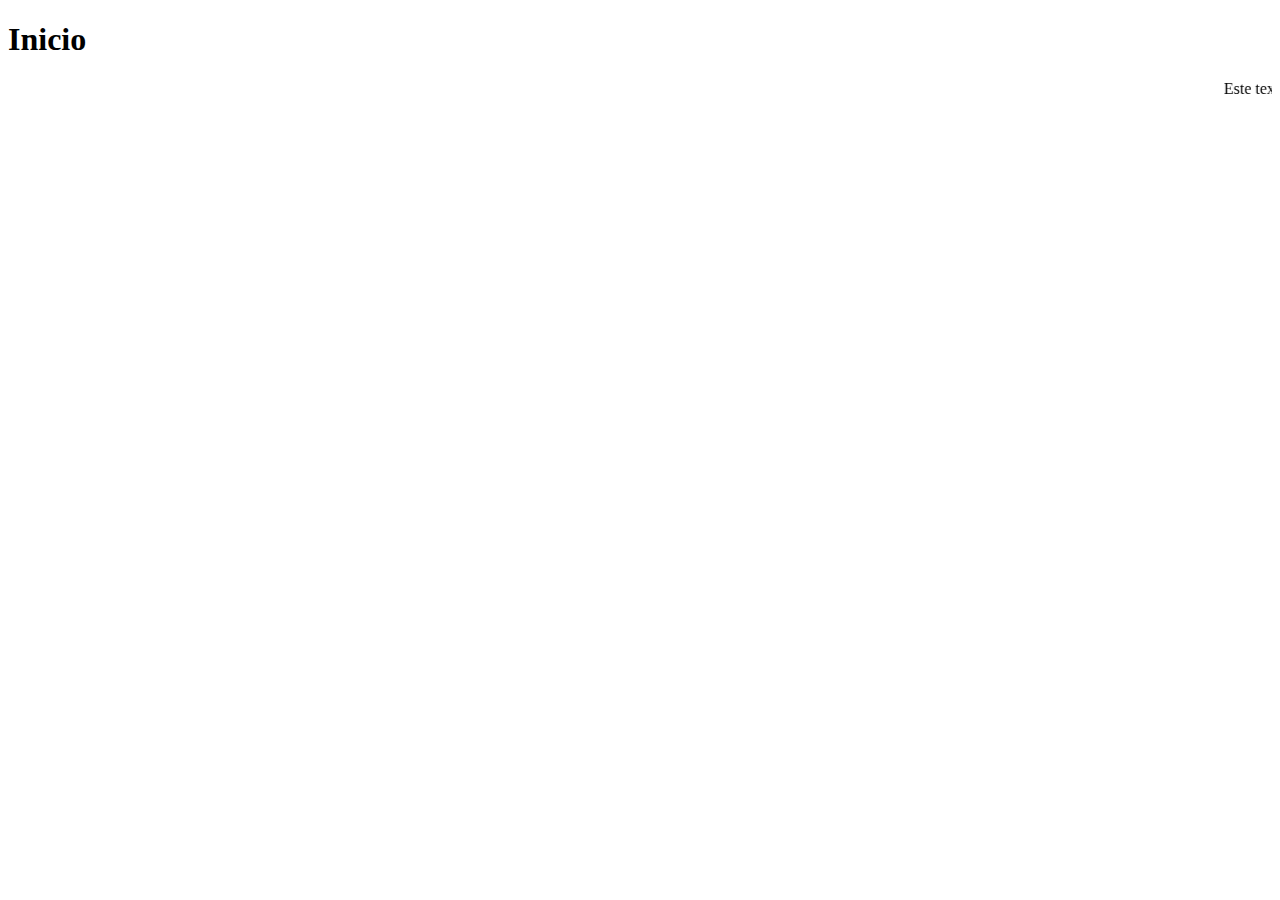
==== PUNTO 1-3/index.html @ b21b53d1 "first" ====
<!DOCTYPE html>
<html lang="en">
<head>
    <meta charset="UTF-8">
    <meta http-equiv="X-UA-Compatible" content="IE=edge">
    <meta name="viewport" content="width=device-width, initial-scale=1.0">
    <title>Proyecto</title>
</head>
<body>
    <h1>Inicio</h1>
    <marquee>Este texto se va a mover a la izquierda</marquee>
    
</body>
</html>
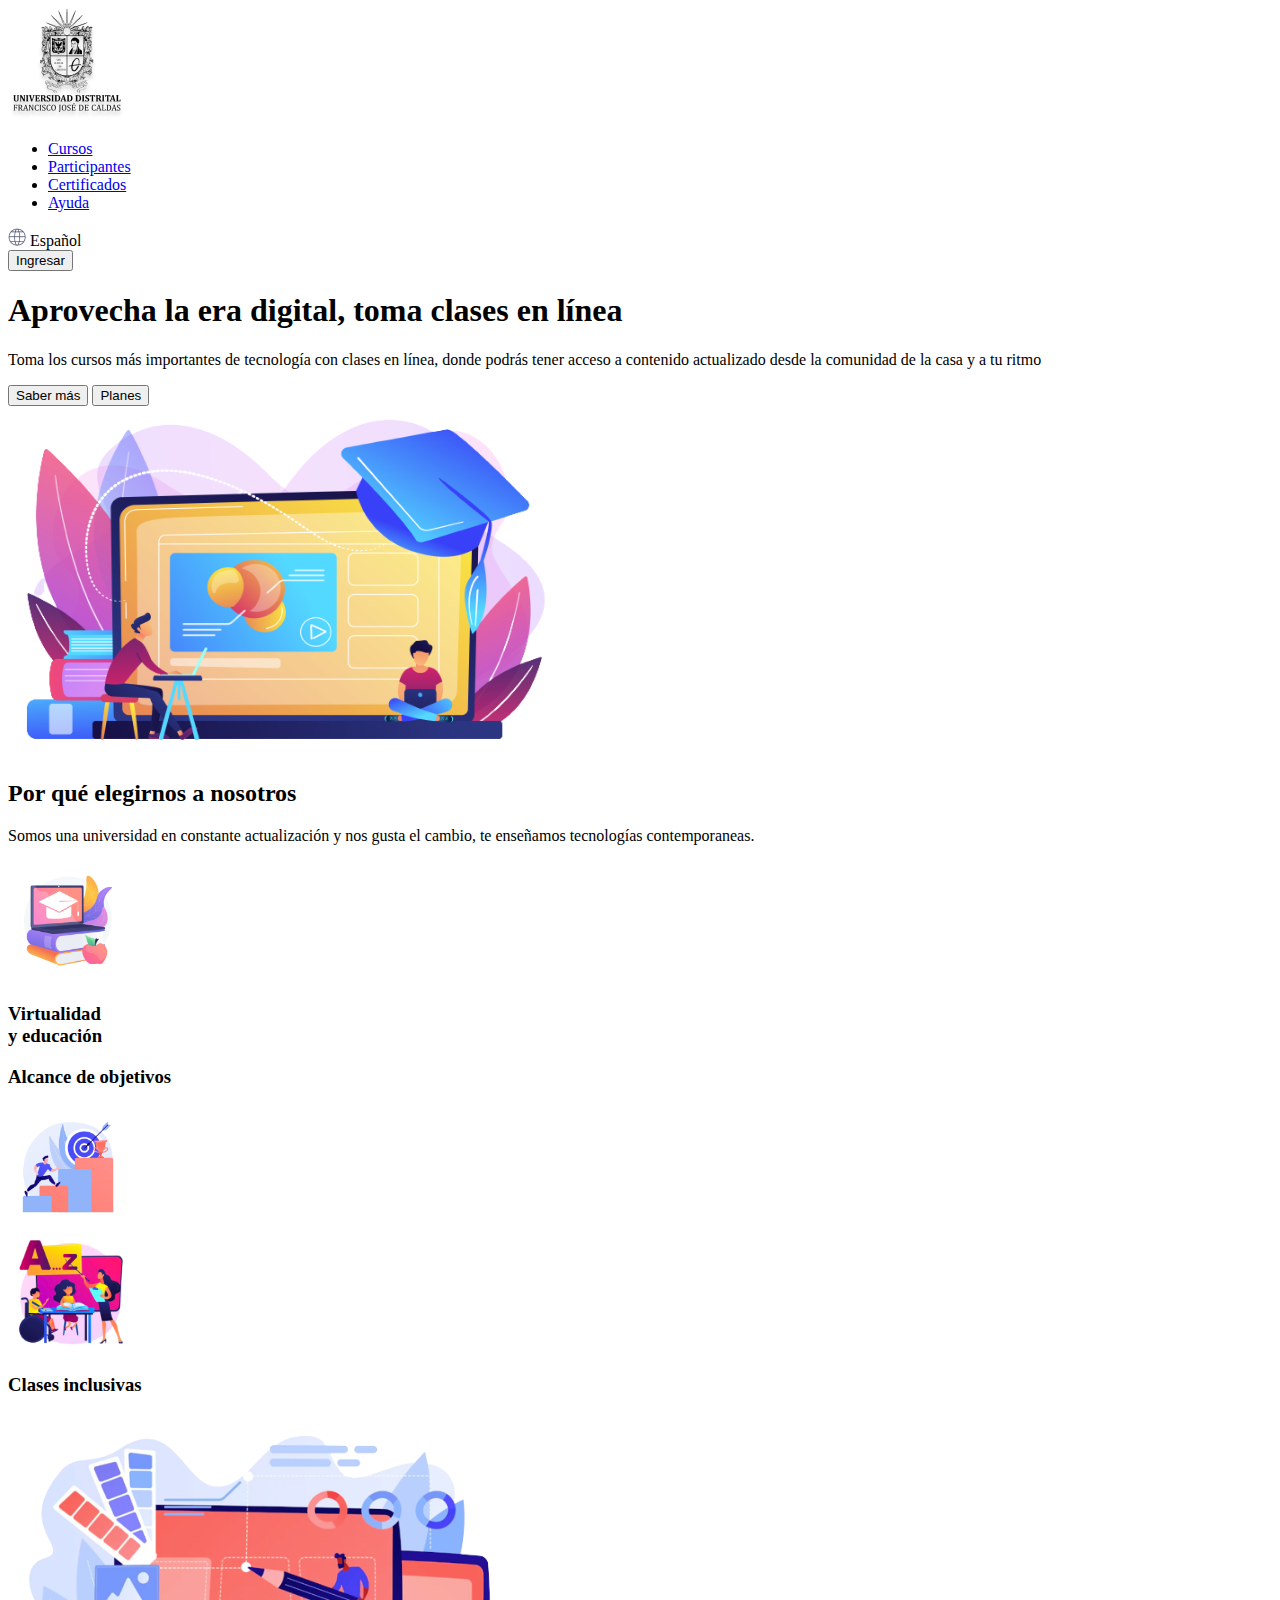
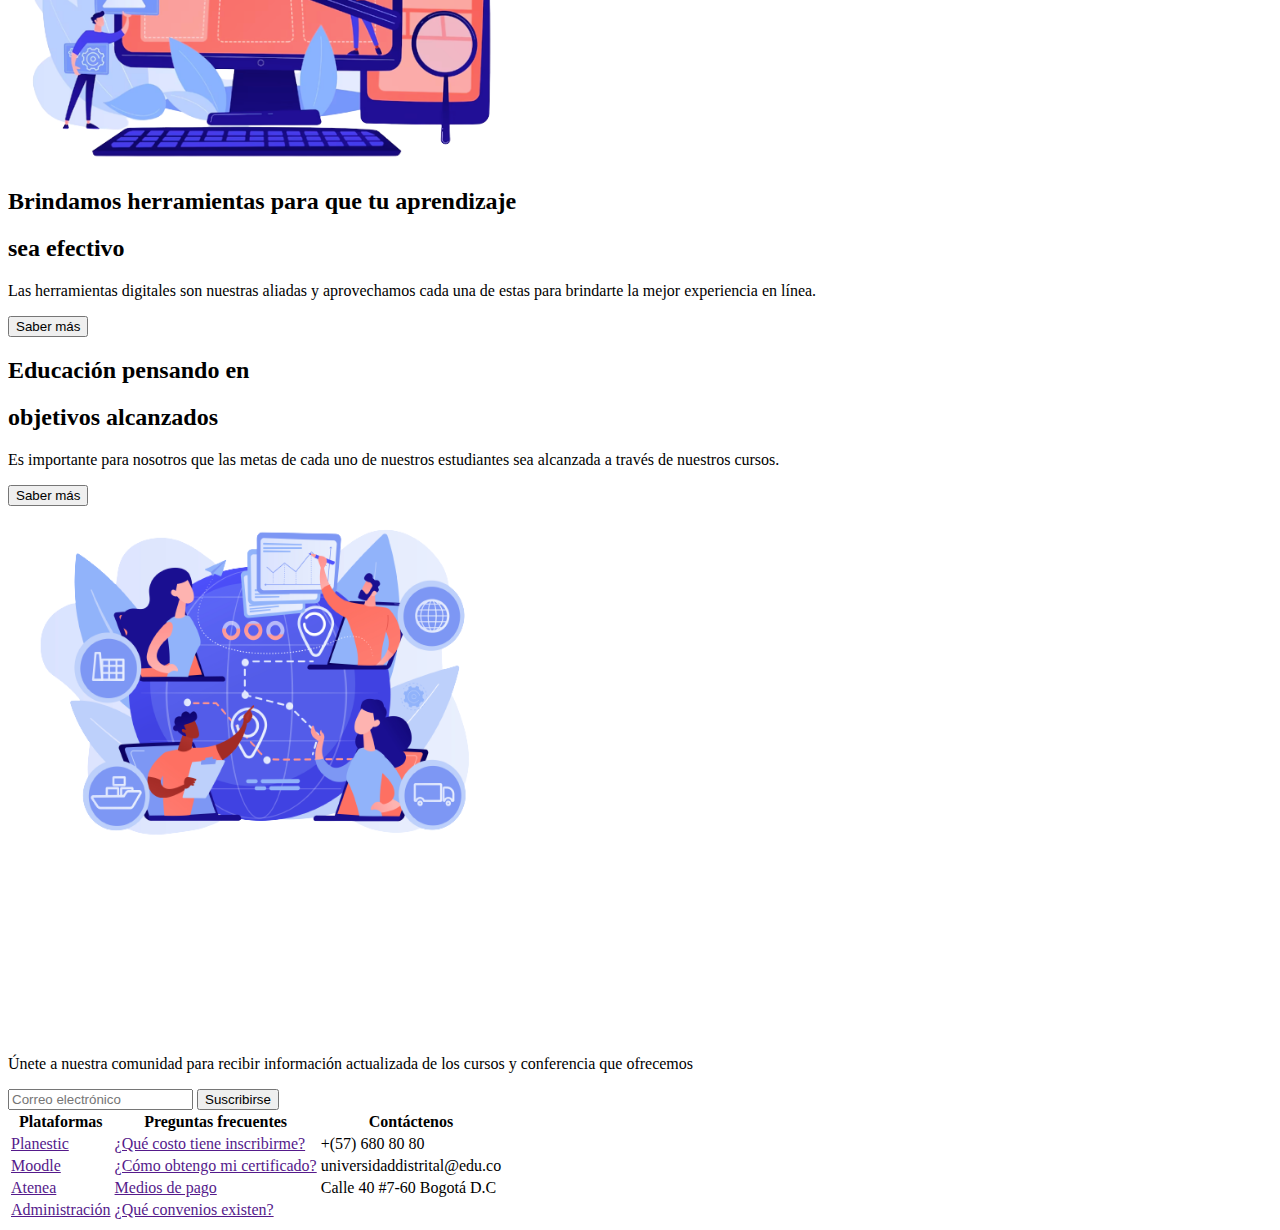
==== commit 0a63a120: "HTML" ====
--- a/PUNTO 1-3/index.html
+++ b/PUNTO 1-3/index.html
@@ -2,13 +2,143 @@
 <html lang="en">
 <head>
     <meta charset="UTF-8">
-    <meta http-equiv="X-UA-Compatible" content="IE=edge">
     <meta name="viewport" content="width=device-width, initial-scale=1.0">
-    <title>Proyecto</title>
+    <title>Taller</title>
+    <link rel="stylesheet" href="https://indestructibletype.com/fonts/Jost.css">
+    <link rel="stylesheet" href="styles/global-styles.css">
+    <link rel="stylesheet" href="styles/header-styles.css">
+    <link rel="stylesheet" href="styles/banner-styles.css">
+    <link rel="stylesheet" href="styles/section-1-styles.css">
+    <link rel="stylesheet" href="styles/section-2-styles.css">
+    <link rel="stylesheet" href="styles/footer-styles.css">
 </head>
 <body>
-    <h1>Inicio</h1>
-    <marquee>Este texto se va a mover a la izquierda</marquee>
-    
+    <header>
+        <div class="header_navigation">
+            <a> 
+                <img src="public/images/images/header-logo.png">
+            </a>
+            <nav>
+            
+                <ul>
+                   <li><a href="#banner">Cursos</a></li>
+                   <li><a href="#section-1">Participantes</a></li>
+                   <li><a href="#section-2">Certificados</a></li>
+                   <li><a href="#footer">Ayuda</a></li>
+                </ul>
+            </nav>
+        </div>  
+        <div class="header_settings">
+            <div>
+                <img src="public/images/images/header-word.png">
+                <span>Español</span>
+            </div>
+            <button>Ingresar</button>
+        </div>  
+    </header>
+    <main>
+        <section id="banner">
+            <div>
+                <div>
+                    <h1>Aprovecha la era 
+                        digital, toma clases
+                        en línea</h1>
+                    <p>Toma los cursos más importantes de tecnología con clases en línea, donde podrás
+                        tener acceso a contenido actualizado desde la comunidad de la casa y a tu ritmo</p>
+                </div>
+                <div>
+                    <button class="button--orange">Saber más</button>
+                    <button class="button-white">Planes</button>
+                </div>
+                <img src="public/images/images/banner-online.png" alt="online-education" width="550px" height="350px">
+            </div>
+        </section>
+        <section id="section-1">
+            <div class="section-1__info">
+                <h2>Por qué elegirnos a nosotros</h2>
+                <p>Somos una universidad en constante
+                    actualización y nos gusta el cambio, te
+                    enseñamos tecnologías contemporaneas.</p>
+            </div>
+            <div class="section-1__card">
+                <img src="public/images/images/section1-education.png" alt="education" width="120px" height="120px">
+                <h3>Virtualidad<br> 
+                    y educación</h3>
+            </div>
+            <div class="section-1__card section-1__card-down">
+                <h3>Alcance de objetivos</h3>
+                <img src="public/images/images/section1-goals.png" alt="goals" width="120px" height="120px">
+            </div>
+            <div class="section-1__card">
+                <img src="public/images/images/section1-teach.png" alt="teach" width="120px" height="120px">
+                <h3>Clases inclusivas</h3>
+            </div>
+        </section>
+        <section id="section-2">
+            <div class="section-2__info">
+                <img src="public/images/images/section2-tools.png" alt="tools" width="500px" height="350px">
+                <div>
+                    <h2>Brindamos herramientas para que tu aprendizaje </h2>
+                    <h2 class="section-2__sub-pink">sea efectivo</h2>
+                    <p>Las herramientas digitales son nuestras aliadas y aprovechamos cada una de estas
+                        para brindarte la mejor experiencia en línea.</p>
+                </div>
+                <button class="button--orange">Saber más</button>
+            </div>
+            <div class="section-2__info">
+                <div>
+                   <h2>Educación pensando en</h2>
+                   <h2 class="section-2__sub-pink">objetivos alcanzados</h2>
+                   <p>Es importante para nosotros que las metas de cada uno de nuestros estudiantes sea
+                    alcanzada a través de nuestros cursos.</p>
+                   <button class="button--orange">Saber más</button> 
+                </div>
+                <img src="public/images/images/section2-goals.png" alt="goals" width="500px" height="350px">
+                
+            </div>
+
+        </section>
+    </main>
+    <footer id="footer">
+        <div class="footer__info">
+            <img src="public/images/images/footer-logo.png" alt="footer-logo" width="200px" height="175px">
+            <div>
+                <p>Únete a nuestra comunidad para recibir información actualizada de
+                 los cursos y conferencia que ofrecemos</p>
+                <form method="post">
+                    <input id="email" type="email" name="user_name" placeholder="Correo electrónico">
+                    <button class="button--pink">Suscribirse</button>
+                </form>
+            </div>
+            <div>
+                <table>
+                    <tr>
+                        <th>Plataformas</th>
+                        <th>Preguntas frecuentes</th>
+                        <th>Contáctenos</th>
+                    </tr>
+                    <tr>
+                        <td><a href="">Planestic</a></td>
+                        <td><a href="">¿Qué costo tiene inscribirme?</a></td>
+                        <td>+(57) 680 80 80</td>
+                    </tr>
+                    <tr>
+                        <td><a href="">Moodle</a></td>
+                        <td><a href="">¿Cómo obtengo mi certificado?</a></td>
+                        <td>universidaddistrital@edu.co</td>
+                    </tr>
+                    <tr>
+                        <td><a href="">Atenea</a></td>
+                        <td><a href="">Medios de pago</a></td>
+                        <td>Calle 40 #7-60 Bogotá D.C</td>
+                    </tr>
+                    <tr>
+                        <td><a href="">Administración</a></td>
+                        <td><a href="">¿Qué convenios existen?</a></td>
+                    </tr>
+                </table>
+            </div>
+        </div>
+    </footer>
 </body>
 </html>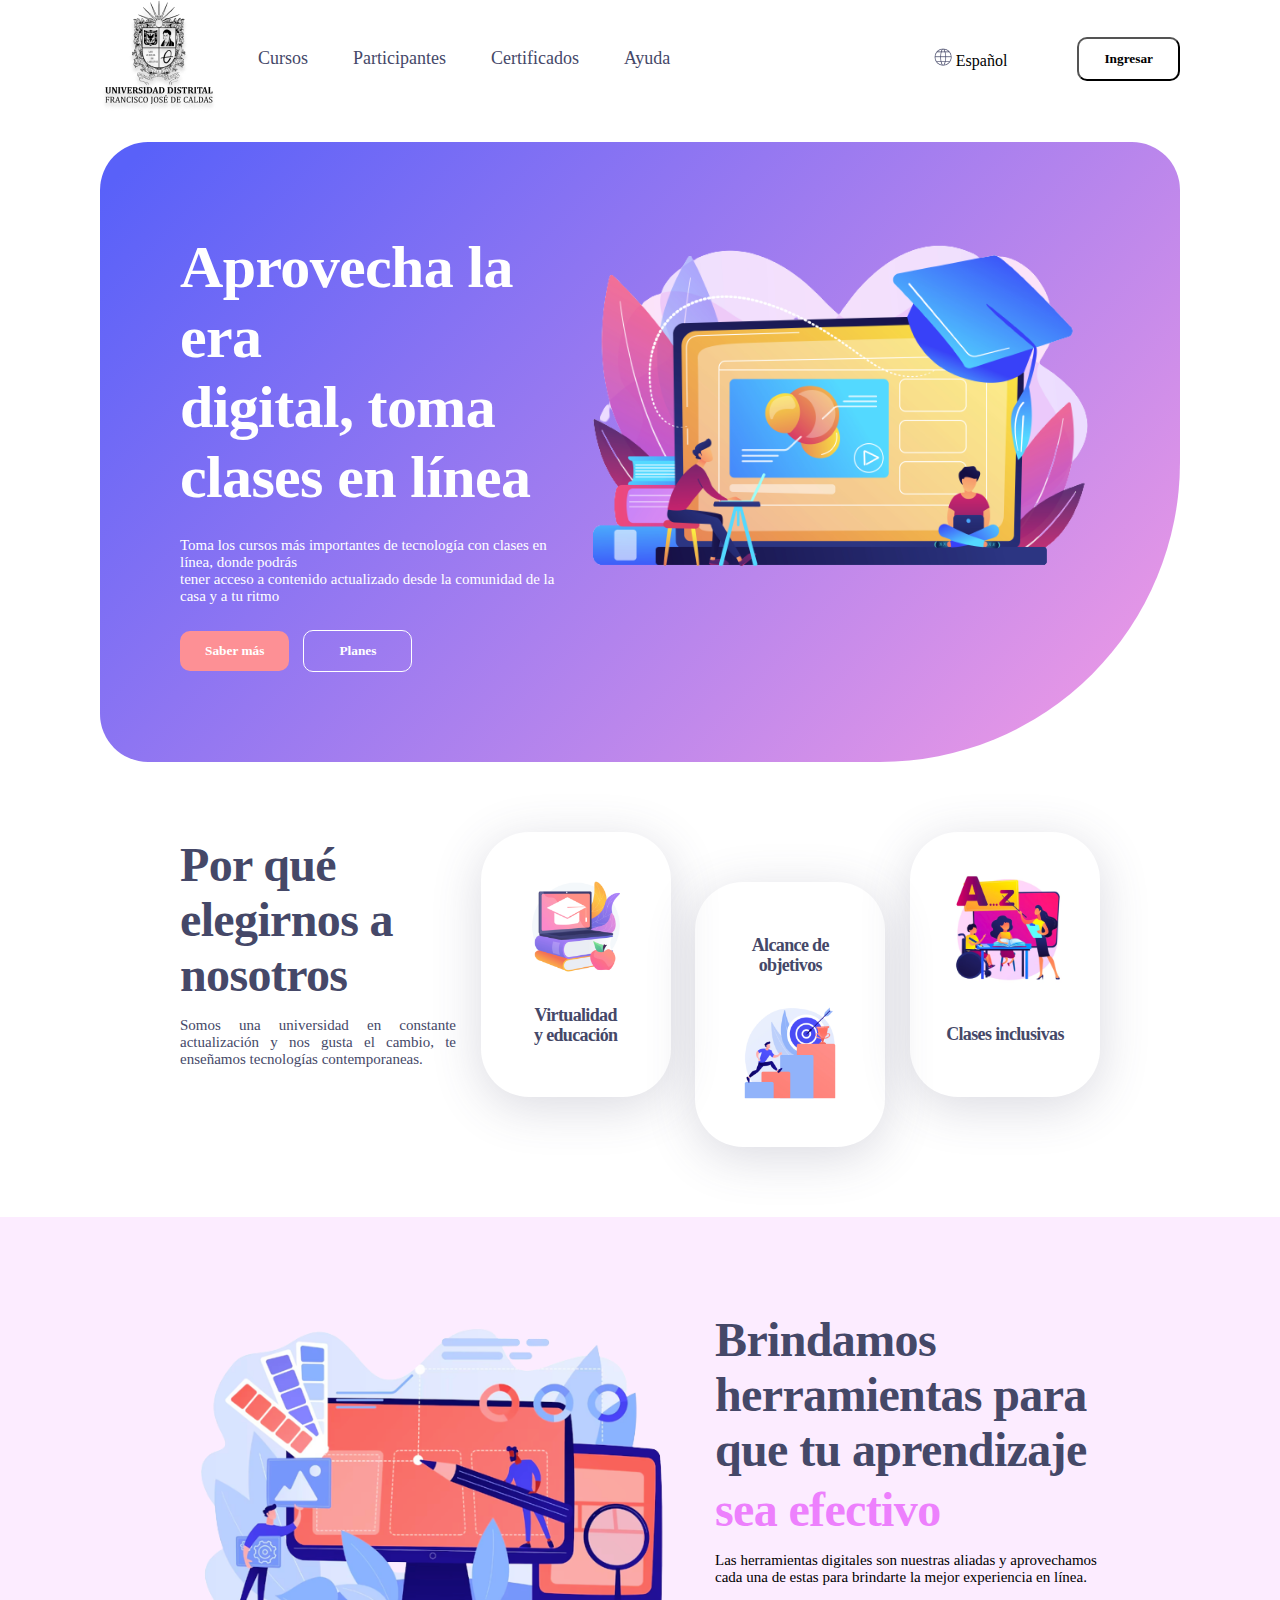
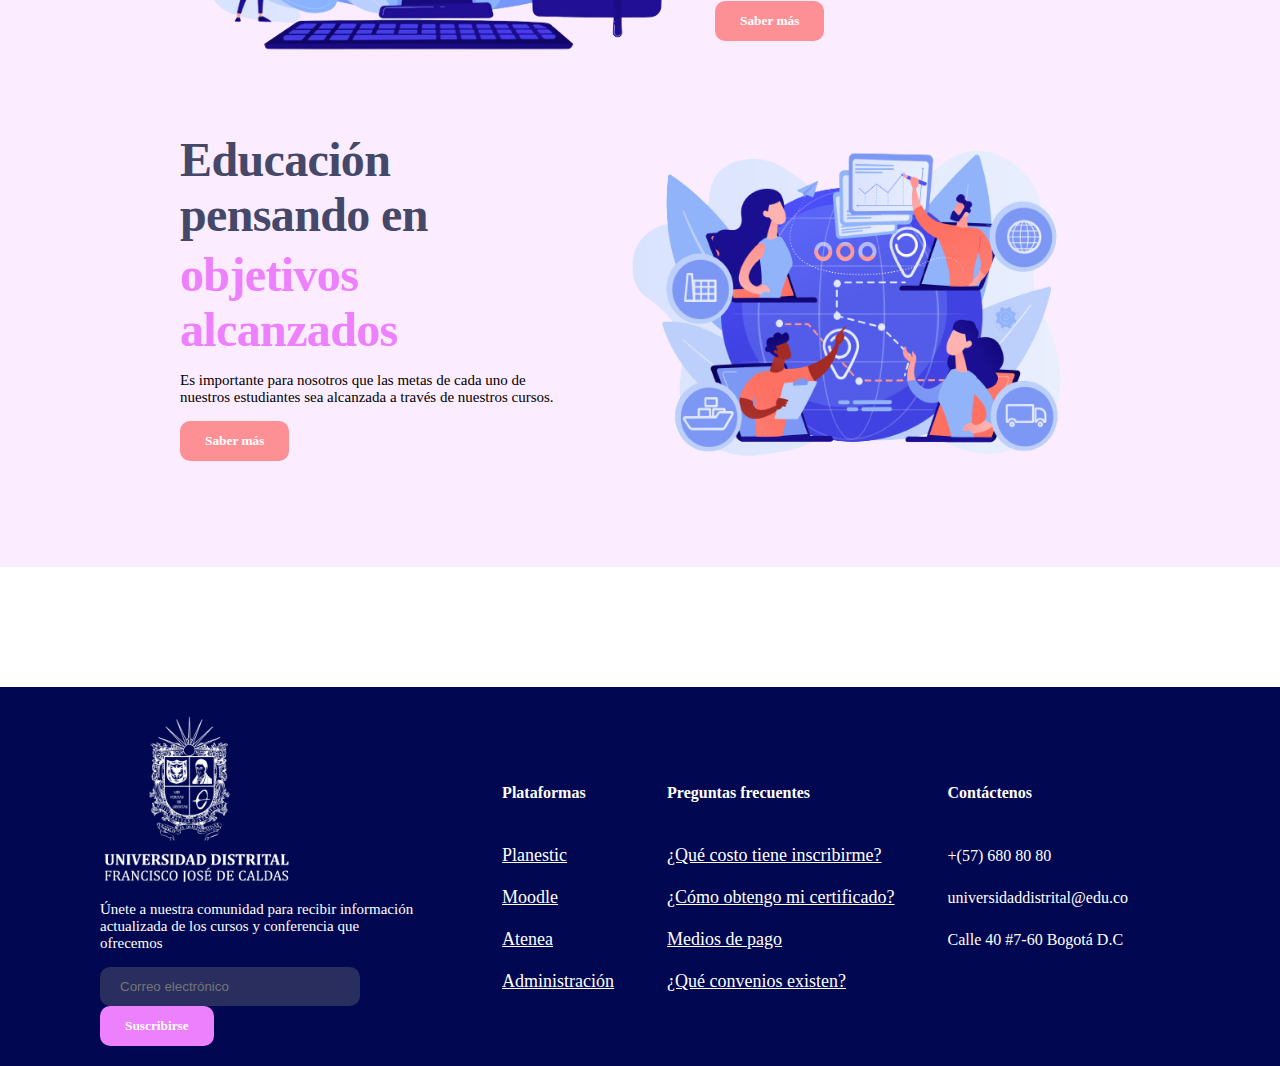
==== commit 0b39326c: "PUNTO 1-3" ====
--- a/PUNTO 1-3/index.html
+++ b/PUNTO 1-3/index.html
@@ -41,17 +41,18 @@
             <div>
                 <div>
                     <h1>Aprovecha la era 
-                        digital, toma clases
+                        <br>digital, toma <br>clases
                         en línea</h1>
-                    <p>Toma los cursos más importantes de tecnología con clases en línea, donde podrás
+                    <p>Toma los cursos más importantes de tecnología con clases en línea, donde podrás<br>
                         tener acceso a contenido actualizado desde la comunidad de la casa y a tu ritmo</p>
                 </div>
                 <div>
                     <button class="button--orange">Saber más</button>
                     <button class="button-white">Planes</button>
                 </div>
-                <img src="public/images/images/banner-online.png" alt="online-education" width="550px" height="350px">
+                
             </div>
+            <img src="public/images/images/banner-online.png" alt="online-education" width="550px" height="350px">
         </section>
         <section id="section-1">
             <div class="section-1__info">
@@ -81,9 +82,10 @@
                     <h2>Brindamos herramientas para que tu aprendizaje </h2>
                     <h2 class="section-2__sub-pink">sea efectivo</h2>
                     <p>Las herramientas digitales son nuestras aliadas y aprovechamos cada una de estas
-                        para brindarte la mejor experiencia en línea.</p>
+                    para brindarte la mejor experiencia en línea.</p>
+                    <button class="button--orange">Saber más</button>
                 </div>
-                <button class="button--orange">Saber más</button>
+                
             </div>
             <div class="section-2__info">
                 <div>
@@ -102,42 +104,40 @@
     <footer id="footer">
         <div class="footer__info">
             <img src="public/images/images/footer-logo.png" alt="footer-logo" width="200px" height="175px">
-            <div>
                 <p>Únete a nuestra comunidad para recibir información actualizada de
                  los cursos y conferencia que ofrecemos</p>
                 <form method="post">
                     <input id="email" type="email" name="user_name" placeholder="Correo electrónico">
                     <button class="button--pink">Suscribirse</button>
                 </form>
-            </div>
-            <div>
-                <table>
-                    <tr>
-                        <th>Plataformas</th>
-                        <th>Preguntas frecuentes</th>
-                        <th>Contáctenos</th>
-                    </tr>
-                    <tr>
-                        <td><a href="">Planestic</a></td>
-                        <td><a href="">¿Qué costo tiene inscribirme?</a></td>
-                        <td>+(57) 680 80 80</td>
-                    </tr>
-                    <tr>
-                        <td><a href="">Moodle</a></td>
-                        <td><a href="">¿Cómo obtengo mi certificado?</a></td>
-                        <td>universidaddistrital@edu.co</td>
-                    </tr>
-                    <tr>
-                        <td><a href="">Atenea</a></td>
-                        <td><a href="">Medios de pago</a></td>
-                        <td>Calle 40 #7-60 Bogotá D.C</td>
-                    </tr>
-                    <tr>
-                        <td><a href="">Administración</a></td>
-                        <td><a href="">¿Qué convenios existen?</a></td>
-                    </tr>
-                </table>
-            </div>
+        </div>
+        <div>
+            <table>
+                 <tr>
+                    <th>Plataformas</th>
+                    <th>Preguntas frecuentes</th>
+                    <th>Contáctenos</th>
+                </tr>
+                <tr>
+                    <td><a href="">Planestic</a></td>
+                    <td><a href="">¿Qué costo tiene inscribirme?</a></td>
+                    <td>+(57) 680 80 80</td>
+                </tr>
+                 <tr>
+                    <td><a href="">Moodle</a></td>
+                    <td><a href="">¿Cómo obtengo mi certificado?</a></td>
+                    <td>universidaddistrital@edu.co</td>
+                </tr>
+                <tr>
+                     <td><a href="">Atenea</a></td>
+                    <td><a href="">Medios de pago</a></td>
+                    <td>Calle 40 #7-60 Bogotá D.C</td>
+                </tr>
+                <tr>
+                    <td><a href="">Administración</a></td>
+                    <td><a href="">¿Qué convenios existen?</a></td>
+                </tr>
+            </table>
         </div>
     </footer>
 </body>
--- a/PUNTO 1-3/styles/global-styles.css
+++ b/PUNTO 1-3/styles/global-styles.css
@@ -0,0 +1,33 @@
+body{
+    margin: 0;
+}
+a{
+    font-family: 'Jost';
+    font-size: 18px;
+}
+button{
+    padding: 12px 25px;
+    font-family: 'Jost';
+    font-weight: bold;
+    border-radius: 10px;
+    cursor: pointer;
+}
+.button--orange{
+    margin-right: 10px;
+    background-color: #fd9095;
+    color: #fff;
+    border: none;
+}
+p{
+    font-family: 'Jost';
+    font-size: 15px;
+    font-weight: 300;
+}
+h2{
+    margin: 5px 0px;
+    color: #454868;
+    font-family: 'Jost';
+    font-size: 48px;
+    line-height: 55px;
+    letter-spacing: -0.64px;
+}--- a/PUNTO 1-3/styles/header-styles.css
+++ b/PUNTO 1-3/styles/header-styles.css
@@ -0,0 +1,38 @@
+header{
+    display: flex;
+    justify-content: space-between;
+    margin: 0px 100px;
+}
+.header_navigation{
+    display: flex;
+    align-items: center;
+}
+.header_navigation nav ul{
+    display: flex;
+    gap: 45px;
+    list-style: none;
+}
+.header_navigation nav ul li a{
+    text-decoration: none;
+    color: #454868;
+}
+.header_settings{
+    display: flex;
+    align-items: center;
+    gap: 70px;
+}
+.header_navigation div{
+    display: flex;
+    align-items: center;
+    gap: 10px;
+    font-family: 'Jost';
+    font-size: 16px;
+    font-weight: 400;
+}
+.header_settings button{
+    background-color: transparent;
+    border-radius: 1px solid #45486854;
+}
+.header_settings span{
+    font-family: 'Jost';
+}--- a/PUNTO 1-3/styles/banner-styles.css
+++ b/PUNTO 1-3/styles/banner-styles.css
@@ -0,0 +1,26 @@
+#banner{
+    display: flex;
+    margin: 25px 100px;
+    padding: 90px 80px;
+    background: linear-gradient(313.18deg, #EE9AE5 3.28%, #5961F9 97.04%);
+    border-radius: 48px 48px 300px 48px;
+}
+h1{
+    margin: 0px;
+    color: #fff;
+    font-family: 'Jost';
+    font-size: 60px;
+    font-weight: 600;
+    line-height: 70px;
+    letter-spacing: -0.64px;
+}
+#banner p{
+    margin: 25px 0px;
+    color: #fff;
+}
+.button-white{
+    padding: 12px 35px;
+    background-color: transparent;
+    color: white;
+    border: 1px solid #fff;
+}--- a/PUNTO 1-3/styles/section-1-styles.css
+++ b/PUNTO 1-3/styles/section-1-styles.css
@@ -0,0 +1,36 @@
+#section-1{
+    display: flex;
+    justify-content: space-between;
+    margin: 50px 100px;
+    padding: 20px 80px;
+}
+.section-1__info{
+    width: 30%;
+}
+.section-1__info p{
+    color: #454868;
+    text-align: justify;
+}
+.section-1__card{
+    display: flex;
+    flex-direction: column;
+    align-items: center;
+    justify-content: space-between;
+    width: min-content;
+    height: 195px;
+    padding: 35px;
+    border-radius: 48px;
+    box-shadow: 0px 10px 50px #45486833;
+}
+.section-1__card-down{
+    margin-top: 50px;
+}
+.section-1__card h3{
+    font-family: 'Jost';
+    font-size: 18px;
+    color: #454868;
+    line-height: 20px;
+    letter-spacing: -0.64px;
+    text-align: center;
+ 
+}--- a/PUNTO 1-3/styles/section-2-styles.css
+++ b/PUNTO 1-3/styles/section-2-styles.css
@@ -0,0 +1,12 @@
+#section-2{
+    padding: 20px 180px;
+    background: #ED80FD26;
+}
+.section-2__info{
+    display: flex;
+    gap: 35px;
+    margin: 70px 0px;
+}
+.section-2__sub-pink{
+    color: #ED80FD;
+}--- a/PUNTO 1-3/styles/footer-styles.css
+++ b/PUNTO 1-3/styles/footer-styles.css
@@ -0,0 +1,42 @@
+#footer{
+    display: flex;
+    justify-content: space-between;
+    align-items: center;
+    margin-top: 120px;
+    padding: 20px 100px;
+    background-color: #010851;
+    color: #fff;
+}
+.footer__info{
+    width: 30%;
+}
+input{
+    width: 220px;
+    padding: 12px 20px;
+    margin-right: -15px;
+    border: none;
+    border-radius: 10px;
+    background-color: #45486899;
+}
+.button--pink{
+    background-color: #ed80fd;
+    color: #fff;
+    border: none;
+}
+table{
+    font-family: 'Jost';
+    text-align: left;
+}
+tr{
+    height: 40px;
+}
+th{
+    height: 80px;
+}
+td{
+    padding-right: 50px;
+}
+td a{
+    color: #fff;
+
+}